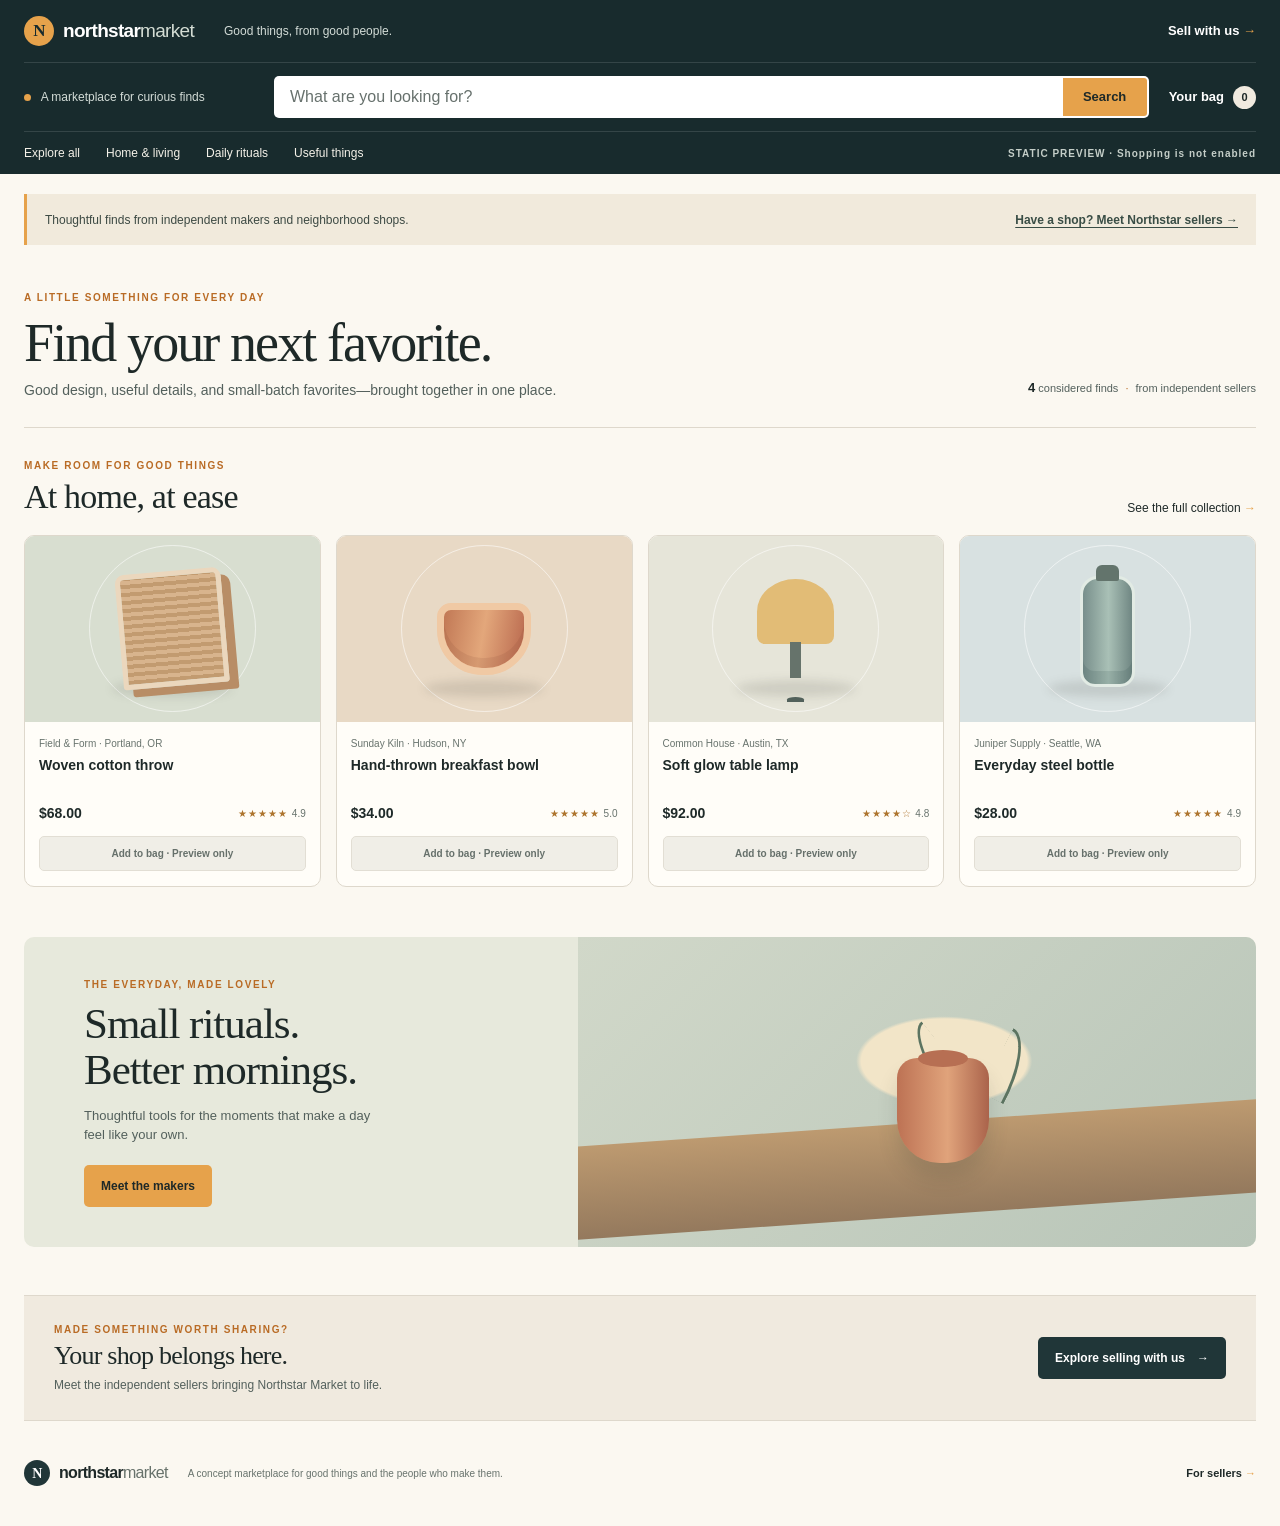
==== index.html @ acd3fd48 "New Commit test without workflow" ====
<!doctype html>
<html lang="en">
  <head>
    <meta charset="utf-8" />
    <meta name="viewport" content="width=device-width, initial-scale=1" />
    <meta
      name="description"
      content="A static marketplace concept for discovering thoughtful everyday goods from independent sellers."
    />
    <title>Northstar Market — Find your next favorite</title>
    <link rel="stylesheet" href="/styles.css" />
  </head>
  <body>
    <a class="skip-link" href="#main-content">Skip to content</a>

    <header class="site-header">
      <div class="utility-bar">
        <a class="brand" href="/" aria-label="Northstar Market home">
          <span class="brand-mark" aria-hidden="true">N</span>
          <span>northstar<span class="brand-market">market</span></span>
        </a>
        <span class="delivery-note">Good things, from good people.</span>
        <a class="seller-link" href="/sellers">Sell with us <span aria-hidden="true">→</span></a>
      </div>

      <div class="search-row">
        <span class="location-note"><span class="location-dot" aria-hidden="true"></span> A marketplace for curious finds</span>
        <form class="search-box" role="search" aria-label="Preview search">
          <label class="visually-hidden" for="market-search">Search the marketplace</label>
          <input id="market-search" type="search" placeholder="What are you looking for?" disabled />
          <button type="button" disabled aria-label="Search is not available in this preview">Search</button>
        </form>
        <span class="cart-note" aria-disabled="true">Your bag <span class="cart-count">0</span></span>
      </div>

      <nav class="category-nav" aria-label="Shop categories">
        <a href="#all-finds">Explore all</a>
        <a href="#home-goods">Home &amp; living</a>
        <a href="#daily-rituals">Daily rituals</a>
        <a href="#useful-things">Useful things</a>
        <span class="preview-label">STATIC PREVIEW · Shopping is not enabled</span>
      </nav>
    </header>

    <main id="main-content">
      <section class="welcome-strip" aria-label="Marketplace introduction">
        <p>Thoughtful finds from independent makers and neighborhood shops.</p>
        <a href="/sellers">Have a shop? Meet Northstar sellers <span aria-hidden="true">→</span></a>
      </section>

      <section class="catalog-intro" id="all-finds">
        <div>
          <p class="eyebrow">A little something for every day</p>
          <h1>Find your next favorite.</h1>
          <p class="intro-copy">Good design, useful details, and small-batch favorites—brought together in one place.</p>
        </div>
        <p class="results-note"><strong>4</strong> considered finds <span>·</span> from independent sellers</p>
      </section>

      <section class="aisle-section" id="home-goods" aria-labelledby="home-heading">
        <div class="section-heading">
          <div>
            <p class="eyebrow">Make room for good things</p>
            <h2 id="home-heading">At home, at ease</h2>
          </div>
          <a class="text-link" href="#daily-rituals">See the full collection <span aria-hidden="true">→</span></a>
        </div>

        <div class="product-grid">
          <article class="product-card">
            <div class="product-art art--linen" aria-hidden="true"><span class="art-object"></span><span class="art-shadow"></span></div>
            <div class="product-details">
              <p class="seller-name">Field &amp; Form · Portland, OR</p>
              <h3>Woven cotton throw</h3>
              <div class="product-meta"><span class="price">$68.00</span><span class="rating">★★★★★ <span>4.9</span></span></div>
              <button class="add-button" type="button" disabled>Add to bag · Preview only</button>
            </div>
          </article>

          <article class="product-card">
            <div class="product-art art--ceramic" aria-hidden="true"><span class="art-object"></span><span class="art-shadow"></span></div>
            <div class="product-details">
              <p class="seller-name">Sunday Kiln · Hudson, NY</p>
              <h3>Hand-thrown breakfast bowl</h3>
              <div class="product-meta"><span class="price">$34.00</span><span class="rating">★★★★★ <span>5.0</span></span></div>
              <button class="add-button" type="button" disabled>Add to bag · Preview only</button>
            </div>
          </article>

          <article class="product-card">
            <div class="product-art art--lamp" aria-hidden="true"><span class="art-object"></span><span class="art-shadow"></span></div>
            <div class="product-details">
              <p class="seller-name">Common House · Austin, TX</p>
              <h3>Soft glow table lamp</h3>
              <div class="product-meta"><span class="price">$92.00</span><span class="rating">★★★★☆ <span>4.8</span></span></div>
              <button class="add-button" type="button" disabled>Add to bag · Preview only</button>
            </div>
          </article>

          <article class="product-card" id="useful-things">
            <div class="product-art art--bottle" aria-hidden="true"><span class="art-object"></span><span class="art-shadow"></span></div>
            <div class="product-details">
              <p class="seller-name">Juniper Supply · Seattle, WA</p>
              <h3>Everyday steel bottle</h3>
              <div class="product-meta"><span class="price">$28.00</span><span class="rating">★★★★★ <span>4.9</span></span></div>
              <button class="add-button" type="button" disabled>Add to bag · Preview only</button>
            </div>
          </article>
        </div>
      </section>

      <section class="ritual-band" id="daily-rituals" aria-labelledby="ritual-heading">
        <div class="ritual-copy">
          <p class="eyebrow">The everyday, made lovely</p>
          <h2 id="ritual-heading">Small rituals.<br />Better mornings.</h2>
          <p>Thoughtful tools for the moments that make a day feel like your own.</p>
          <a class="button-link" href="/sellers">Meet the makers</a>
        </div>
        <div class="ritual-art" aria-hidden="true"><span class="ritual-vessel"></span><span class="ritual-leaf leaf-one"></span><span class="ritual-leaf leaf-two"></span><span class="ritual-table"></span></div>
      </section>

      <section class="seller-callout">
        <div>
          <p class="eyebrow">Made something worth sharing?</p>
          <h2>Your shop belongs here.</h2>
          <p>Meet the independent sellers bringing Northstar Market to life.</p>
        </div>
        <a class="button-link button-link--dark" href="/sellers">Explore selling with us <span aria-hidden="true">→</span></a>
      </section>
    </main>

    <footer class="site-footer">
      <a class="brand brand--footer" href="/">
        <span class="brand-mark" aria-hidden="true">N</span>
        <span>northstar<span class="brand-market">market</span></span>
      </a>
      <p>A concept marketplace for good things and the people who make them.</p>
      <a href="/sellers">For sellers <span aria-hidden="true">→</span></a>
    </footer>
  </body>
</html>
---- styles.css ----
@charset "UTF-8";

:root {
  color-scheme: light;
  --ink: #1e2928;
  --ink-soft: #53605c;
  --navy: #203638;
  --navy-deep: #182b2d;
  --paper: #fbf8f1;
  --surface: #fffdf8;
  --sand: #eee8dc;
  --line: #ded8cc;
  --amber: #e6a24b;
  --amber-deep: #b96b25;
  --sage: #dfe7db;
  --radius-control: 5px;
  --radius-card: 10px;
  --content-width: 1240px;
  --shadow-soft: 0 8px 24px rgb(30 41 40 / 8%);
  font-family: Arial, Helvetica, sans-serif;
  color: var(--ink);
  background: var(--paper);
  font-synthesis: none;
  text-rendering: optimizeLegibility;
}

* { box-sizing: border-box; }

html { scroll-behavior: smooth; }

body {
  min-width: 320px;
  margin: 0;
  background: var(--paper);
  line-height: 1.5;
}

button, input { font: inherit; }
a { color: inherit; }
a:focus-visible, button:focus-visible, input:focus-visible {
  outline: 3px solid var(--amber);
  outline-offset: 3px;
}

.skip-link {
  position: absolute;
  z-index: 20;
  top: 8px;
  left: 8px;
  padding: 10px 14px;
  transform: translateY(-160%);
  color: var(--ink);
  background: var(--surface);
  border-radius: var(--radius-control);
}
.skip-link:focus { transform: translateY(0); }
.visually-hidden {
  position: absolute;
  width: 1px;
  height: 1px;
  padding: 0;
  overflow: hidden;
  clip: rect(0, 0, 0, 0);
  white-space: nowrap;
  border: 0;
}

.site-header { color: white; background: var(--navy-deep); }
.utility-bar, .search-row, .category-nav, .seller-nav {
  display: flex;
  align-items: center;
  width: min(100% - 48px, var(--content-width));
  margin-inline: auto;
}
.utility-bar { min-height: 62px; gap: 30px; }
.brand {
  display: inline-flex;
  align-items: center;
  gap: 9px;
  flex: 0 0 auto;
  color: white;
  font-size: 19px;
  font-weight: 700;
  letter-spacing: -0.7px;
  text-decoration: none;
}
.brand-mark {
  display: grid;
  width: 30px;
  height: 30px;
  place-items: center;
  color: var(--navy-deep);
  background: var(--amber);
  border-radius: 50%;
  font-family: Georgia, serif;
  font-size: 17px;
  font-weight: 700;
}
.brand-market { color: #d4ddd4; font-weight: 400; }
.delivery-note { color: #d3dcd7; font-size: 12px; }
.seller-link {
  margin-left: auto;
  color: white;
  font-size: 13px;
  font-weight: 700;
  text-decoration: none;
}
.seller-link span, .text-link span, .site-footer > a:last-child span { color: var(--amber); }

.search-row {
  min-height: 69px;
  gap: 20px;
  border-top: 1px solid rgb(255 255 255 / 12%);
}
.location-note { flex: 0 0 230px; color: #d3dcd7; font-size: 12px; }
.location-dot { display: inline-block; width: 7px; height: 7px; margin-right: 7px; background: var(--amber); border-radius: 50%; }
.search-box {
  display: flex;
  flex: 1;
  height: 42px;
  overflow: hidden;
  background: white;
  border: 2px solid transparent;
  border-radius: var(--radius-control);
}
.search-box:focus-within { border-color: var(--amber); }
.search-box input { width: 100%; min-width: 0; padding: 0 14px; color: var(--ink); background: white; border: 0; }
.search-box input:disabled { color: #67716d; opacity: 1; -webkit-text-fill-color: #67716d; }
.search-box input::placeholder { color: #69726e; opacity: 1; }
.search-box button {
  min-width: 84px;
  color: var(--ink);
  background: var(--amber);
  border: 0;
  font-size: 13px;
  font-weight: 700;
}
.search-box button:disabled { cursor: not-allowed; opacity: 1; }
.cart-note { display: flex; align-items: center; gap: 9px; font-size: 13px; font-weight: 700; white-space: nowrap; }
.cart-count { display: grid; width: 23px; height: 23px; place-items: center; color: var(--ink); background: #f0eadf; border-radius: 50%; font-size: 11px; }

.category-nav, .seller-nav { min-height: 43px; gap: 26px; border-top: 1px solid rgb(255 255 255 / 12%); }
.category-nav a, .seller-nav a { color: #f5f2e9; font-size: 12px; text-decoration: none; }
.category-nav a:hover, .seller-nav a:hover, .seller-link:hover { color: var(--amber); }
.preview-label { margin-left: auto; color: #c4cec8; font-size: 10px; font-weight: 700; letter-spacing: 1px; }

main { width: min(100% - 48px, var(--content-width)); margin-inline: auto; }
.welcome-strip {
  display: flex;
  justify-content: space-between;
  align-items: center;
  gap: 18px;
  min-height: 51px;
  margin-top: 20px;
  padding: 10px 18px;
  background: #f1eadc;
  border-left: 3px solid var(--amber);
  color: #3c4943;
  font-size: 12px;
}
.welcome-strip p { margin: 0; }
.welcome-strip a { color: #394d45; font-weight: 700; text-decoration-thickness: 1px; text-underline-offset: 3px; }

.catalog-intro {
  display: flex;
  justify-content: space-between;
  align-items: end;
  gap: 24px;
  padding: 45px 0 26px;
  border-bottom: 1px solid var(--line);
}
.eyebrow { margin: 0 0 9px; color: var(--amber-deep); font-size: 10px; font-weight: 700; letter-spacing: 1.6px; text-transform: uppercase; }
h1, h2, h3, p { margin-top: 0; }
.catalog-intro h1, .seller-hero h1 {
  margin-bottom: 8px;
  font-family: Georgia, "Times New Roman", serif;
  font-size: clamp(36px, 5vw, 54px);
  font-weight: 400;
  letter-spacing: -1.9px;
  line-height: 1.08;
}
.intro-copy { max-width: 570px; margin-bottom: 0; color: var(--ink-soft); font-size: 14px; }
.results-note { margin: 0 0 4px; color: var(--ink-soft); font-size: 11px; white-space: nowrap; }
.results-note strong { color: var(--ink); font-size: 13px; }
.results-note span { padding-inline: 4px; color: var(--amber-deep); }

.aisle-section { padding: 30px 0 40px; }
.section-heading { display: flex; justify-content: space-between; align-items: end; gap: 20px; margin-bottom: 18px; }
.section-heading .eyebrow { margin-bottom: 4px; }
.section-heading h2, .seller-benefits h2, .seller-steps h2, .seller-bottom-cta h2, .seller-callout h2 {
  margin-bottom: 0;
  font-family: Georgia, "Times New Roman", serif;
  font-size: clamp(25px, 3vw, 34px);
  font-weight: 400;
  letter-spacing: -0.8px;
  line-height: 1.16;
}
.text-link { color: var(--ink); font-size: 12px; text-decoration: none; }
.text-link:hover { text-decoration: underline; text-underline-offset: 3px; }
.product-grid { display: grid; grid-template-columns: repeat(4, minmax(0, 1fr)); gap: 15px; }
.product-card { min-width: 0; overflow: hidden; background: var(--surface); border: 1px solid var(--line); border-radius: var(--radius-card); }
.product-art { position: relative; display: grid; height: 186px; overflow: hidden; place-items: center; }
.product-art::before { position: absolute; width: 165px; height: 165px; content: ""; border: 1px solid rgb(255 255 255 / 55%); border-radius: 50%; }
.art-shadow { position: absolute; bottom: 25px; width: 120px; height: 17px; background: rgb(47 43 36 / 12%); border-radius: 50%; filter: blur(5px); }
.art-object { position: relative; z-index: 1; display: block; }
.art--linen { background: #d8ded0; }
.art--linen .art-object { width: 106px; height: 115px; background: repeating-linear-gradient(0deg, #c29b70 0 4px, #d8b48d 4px 8px); border: 5px solid #ebd7bd; border-radius: 9px 9px 3px 3px; box-shadow: 9px 8px 0 #b88d66; transform: rotate(-5deg); }
.art--ceramic { background: #e8d9c5; }
.art--ceramic .art-object { width: 94px; height: 72px; margin-top: 20px; background: linear-gradient(100deg, #c17855, #e3a77b 48%, #b8674d); border: 7px solid #f0c9a4; border-radius: 14px 14px 45px 45px; box-shadow: inset 0 -10px 0 rgb(112 61 43 / 12%); }
.art--lamp { background: #e6e5d9; }
.art--lamp .art-object { width: 77px; height: 65px; margin-top: -34px; background: #e2bc76; border-radius: 50% 50% 8px 8px; box-shadow: 0 88px 0 -30px #52615b; }
.art--lamp .art-object::after { position: absolute; top: 63px; left: 33px; width: 11px; height: 36px; content: ""; background: #66736b; }
.art--bottle { background: #d8e1e1; }
.art--bottle .art-object { width: 55px; height: 111px; margin-top: 6px; background: linear-gradient(90deg, #788f8b, #a9c0b6 52%, #708783); border: 3px solid #e2ebe4; border-radius: 18px 18px 15px 15px; box-shadow: inset 0 -13px 0 rgb(35 64 61 / 13%); }
.art--bottle .art-object::before { position: absolute; top: -14px; left: 13px; width: 23px; height: 16px; content: ""; background: #63746c; border-radius: 6px 6px 2px 2px; }
.product-details { padding: 14px 14px 15px; }
.seller-name { margin-bottom: 5px; color: #68736d; font-size: 10px; }
.product-details h3 { min-height: 40px; margin-bottom: 7px; font-size: 14px; font-weight: 600; line-height: 1.35; }
.product-meta { display: flex; justify-content: space-between; align-items: center; gap: 6px; margin-bottom: 12px; }
.price { font-size: 14px; font-weight: 700; font-variant-numeric: tabular-nums; }
.rating { color: #ad742e; font-size: 10px; letter-spacing: 1px; white-space: nowrap; }
.rating span { color: #68736d; letter-spacing: 0; }
.add-button { width: 100%; min-height: 35px; padding: 7px 5px; color: #66706b; background: #f0eee7; border: 1px solid #e2ded4; border-radius: var(--radius-control); font-size: 10px; font-weight: 700; }
.add-button:disabled { cursor: not-allowed; }

.ritual-band { display: grid; grid-template-columns: 0.9fr 1.1fr; min-height: 310px; margin: 10px 0 48px; overflow: hidden; background: #e7e9dc; border-radius: var(--radius-card); }
.ritual-copy { align-self: center; padding: 36px clamp(24px, 5vw, 60px); }
.ritual-copy h2 { margin-bottom: 12px; font-family: Georgia, "Times New Roman", serif; font-size: clamp(30px, 4vw, 43px); font-weight: 400; letter-spacing: -1px; line-height: 1.08; }
.ritual-copy > p:not(.eyebrow) { max-width: 300px; margin-bottom: 20px; color: var(--ink-soft); font-size: 13px; }
.button-link { display: inline-flex; min-height: 42px; align-items: center; justify-content: center; gap: 12px; padding: 0 17px; color: var(--ink); background: var(--amber); border: 0; border-radius: var(--radius-control); font-size: 12px; font-weight: 700; text-decoration: none; }
.button-link:hover { background: #efb560; }
.button-link:focus-visible { outline-offset: 4px; }
.ritual-art { position: relative; min-height: 250px; overflow: hidden; background: radial-gradient(ellipse at 54% 40%, #f2e5c8 0 16%, transparent 17%), linear-gradient(135deg, #d1d8c9, #b8c5b8); }
.ritual-table { position: absolute; right: -4%; bottom: 10%; left: -4%; height: 30%; background: linear-gradient(0deg, #94795d, #bd9a70); transform: rotate(-4deg); }
.ritual-vessel { position: absolute; z-index: 2; bottom: 27%; left: 47%; width: 92px; height: 105px; background: linear-gradient(90deg, #bd7254, #e0a37b 55%, #aa634b); border-radius: 20px 20px 43px 43px; box-shadow: 0 16px 20px rgb(48 54 45 / 15%); }
.ritual-vessel::before { position: absolute; top: -8px; left: 21px; width: 50px; height: 17px; content: ""; background: #b76f53; border-radius: 50%; }
.ritual-leaf { position: absolute; z-index: 1; bottom: 48%; left: 55%; width: 27px; height: 87px; border: 3px solid #5c7461; border-right: 0; border-bottom: 0; border-radius: 100% 0 0; transform: rotate(-25deg); transform-origin: bottom; }
.leaf-one { transform: rotate(-38deg); }
.leaf-two { left: 59%; height: 72px; transform: rotate(28deg) scaleX(-1); }

.seller-callout, .seller-bottom-cta { display: flex; justify-content: space-between; align-items: center; gap: 28px; padding: 26px 30px; background: #f0eadf; border-top: 1px solid var(--line); border-bottom: 1px solid var(--line); }
.seller-callout .eyebrow, .seller-bottom-cta .eyebrow { margin-bottom: 4px; }
.seller-callout h2, .seller-bottom-cta h2 { margin-bottom: 5px; font-size: 26px; }
.seller-callout p:not(.eyebrow) { margin-bottom: 0; color: var(--ink-soft); font-size: 12px; }
.button-link--dark { color: white; background: var(--navy); white-space: nowrap; }
.button-link--dark:hover { background: #304d4d; }

.site-footer { display: flex; align-items: center; gap: 20px; width: min(100% - 48px, var(--content-width)); min-height: 105px; margin-inline: auto; }
.brand--footer { color: var(--ink); font-size: 16px; }
.brand--footer .brand-mark { width: 26px; height: 26px; color: white; background: var(--navy); font-size: 14px; }
.brand--footer .brand-market { color: #66716a; }
.site-footer p { margin: 0; color: #68736d; font-size: 10px; }
.site-footer > a:last-child { margin-left: auto; font-size: 11px; font-weight: 700; text-decoration: none; }

/* Seller page */
.seller-page .seller-nav { justify-content: flex-start; }
.seller-hero { display: grid; grid-template-columns: 1fr 1fr; min-height: 430px; margin-top: 22px; overflow: hidden; background: #e6e8dc; border-radius: var(--radius-card); }
.seller-hero-copy { align-self: center; padding: 52px clamp(28px, 6vw, 74px); }
.seller-hero h1 { margin-bottom: 16px; font-size: clamp(43px, 6vw, 67px); }
.seller-hero-copy > p:not(.eyebrow):not(.hero-footnote) { max-width: 390px; margin-bottom: 22px; color: #4c5b54; font-size: 14px; }
.hero-footnote { margin: 13px 0 0; color: #606f67; font-size: 10px; }
.seller-hero-art { position: relative; display: flex; flex-direction: column; justify-content: center; gap: 32px; overflow: hidden; padding: 48px; background: radial-gradient(circle at 75% 20%, #f3dfb7 0 12%, transparent 12.5%), linear-gradient(145deg, #b7c4b7, #d4d7c9); }
.hero-sun { position: absolute; top: 16%; right: 18%; width: 67px; height: 67px; background: #e9b96d; border-radius: 50%; }
.hero-shelf { position: relative; z-index: 1; display: flex; height: 93px; align-items: end; justify-content: space-around; border-bottom: 8px solid #8f7357; box-shadow: 0 10px 12px rgb(48 54 45 / 9%); }
.shelf-top { margin-right: 9%; }
.shelf-bottom { margin-left: 8%; }
.hero-vase { width: 43px; height: 55px; background: #bc795a; border-radius: 12px 12px 18px 18px; }
.hero-book { width: 24px; height: 72px; background: #dfc291; border: 3px solid #f1e1bf; border-bottom-width: 7px; }
.hero-plant { width: 47px; height: 67px; background: radial-gradient(ellipse at 20% 28%, #637d68 0 14%, transparent 15%), radial-gradient(ellipse at 73% 26%, #718a72 0 17%, transparent 18%), radial-gradient(ellipse at 44% 6%, #73896e 0 15%, transparent 16%); border-bottom: 24px solid #b77758; border-radius: 40% 40% 8px 8px; }
.hero-bowl { width: 75px; height: 42px; background: #d29b68; border-radius: 5px 5px 40px 40px; }
.hero-candle { width: 42px; height: 57px; background: #eee4cd; border-radius: 4px 4px 8px 8px; box-shadow: inset 0 7px 0 #d0c2a4; }
.hero-box { width: 60px; height: 54px; background: #b9a588; border: 5px solid #d6c4a8; }

.seller-benefits { display: grid; grid-template-columns: 0.8fr 1.2fr; gap: 60px; padding: 70px 4%; }
.seller-benefits h2 { font-size: 38px; }
.benefit-list { border-top: 1px solid var(--line); }
.benefit-item { display: grid; grid-template-columns: 48px 1fr; gap: 12px; padding: 19px 0; border-bottom: 1px solid var(--line); }
.benefit-number { color: var(--amber-deep); font-family: Georgia, serif; font-size: 18px; }
.benefit-item h3, .step-card h3 { margin-bottom: 5px; font-size: 14px; }
.benefit-item p, .step-card p { max-width: 470px; margin-bottom: 0; color: var(--ink-soft); font-size: 12px; }
.seller-steps { padding: 36px 0 54px; border-top: 1px solid var(--line); }
.steps-note { max-width: 220px; margin: 0; color: var(--ink-soft); font-size: 12px; }
.steps-grid { display: grid; grid-template-columns: repeat(3, minmax(0, 1fr)); gap: 14px; margin-top: 21px; }
.step-card { min-height: 165px; padding: 20px; background: var(--surface); border: 1px solid var(--line); border-radius: var(--radius-card); }
.step-card > span { display: inline-block; margin-bottom: 24px; color: var(--amber-deep); font-family: Georgia, serif; font-size: 19px; }
.static-notice { margin: 19px 0 0; padding: 12px 15px; color: #49564f; background: #f0eadf; border-left: 3px solid var(--amber); font-size: 11px; }
.seller-bottom-cta { margin-bottom: 28px; padding: 25px 0; background: transparent; }

@media (max-width: 850px) {
  .utility-bar, .search-row, .category-nav, .seller-nav, main, .site-footer { width: min(100% - 32px, var(--content-width)); }
  .location-note { flex-basis: 185px; }
  .category-nav, .seller-nav { gap: 18px; overflow-x: auto; white-space: nowrap; }
  .category-nav .preview-label, .seller-nav .preview-label { display: none; }
  .product-grid { grid-template-columns: repeat(2, minmax(0, 1fr)); gap: 12px; }
  .product-art { height: 210px; }
  .seller-benefits { gap: 30px; padding-inline: 1%; }
  .seller-hero { min-height: 390px; }
}

@media (max-width: 580px) {
  .utility-bar, .search-row, .category-nav, .seller-nav, main, .site-footer { width: min(100% - 28px, var(--content-width)); }
  .utility-bar { min-height: 55px; gap: 12px; }
  .brand { font-size: 17px; }
  .delivery-note { display: none; }
  .seller-link { font-size: 11px; }
  .search-row { min-height: 62px; gap: 10px; }
  .location-note { display: none; }
  .search-box { height: 40px; }
  .search-box button { min-width: 70px; }
  .cart-note { gap: 5px; font-size: 11px; }
  .category-nav, .seller-nav { min-height: 40px; gap: 19px; }
  .category-nav a, .seller-nav a { font-size: 11px; }
  .welcome-strip { align-items: flex-start; flex-direction: column; gap: 5px; margin-top: 14px; font-size: 11px; }
  .catalog-intro { align-items: flex-start; flex-direction: column; gap: 14px; padding-top: 34px; }
  .catalog-intro h1 { font-size: 39px; }
  .intro-copy { font-size: 13px; }
  .results-note { font-size: 10px; }
  .section-heading { align-items: flex-start; flex-direction: column; gap: 9px; }
  .section-heading h2 { font-size: 28px; }
  .product-grid { gap: 9px; }
  .product-art { height: 150px; }
  .product-art::before { width: 130px; height: 130px; }
  .product-details { padding: 11px 10px 12px; }
  .product-details h3 { min-height: 39px; font-size: 12px; }
  .seller-name { font-size: 9px; }
  .rating { font-size: 8px; letter-spacing: 0; }
  .rating span { display: none; }
  .price { font-size: 12px; }
  .add-button { font-size: 9px; }
  .ritual-band { grid-template-columns: 1fr; margin-bottom: 28px; }
  .ritual-copy { padding: 30px 24px 22px; }
  .ritual-art { min-height: 210px; }
  .ritual-vessel { left: 43%; }
  .seller-callout, .seller-bottom-cta { align-items: flex-start; flex-direction: column; padding: 22px 18px; }
  .seller-callout h2, .seller-bottom-cta h2 { font-size: 24px; }
  .site-footer { flex-wrap: wrap; gap: 8px 14px; padding-block: 18px; }
  .site-footer p { flex-basis: 100%; order: 3; }
  .site-footer > a:last-child { margin-left: auto; }
  .seller-hero { grid-template-columns: 1fr; }
  .seller-hero-copy { padding: 38px 25px 30px; }
  .seller-hero h1 { font-size: 49px; }
  .seller-hero-art { min-height: 260px; padding: 26px 30px; }
  .seller-benefits { grid-template-columns: 1fr; gap: 24px; padding: 48px 2%; }
  .seller-benefits h2 { font-size: 32px; }
  .seller-steps { padding-top: 30px; }
  .steps-note { max-width: none; }
  .steps-grid { grid-template-columns: 1fr; }
  .step-card { min-height: 0; }
  .step-card > span { margin-bottom: 14px; }
  .seller-bottom-cta { padding-inline: 0; }
}

@media (prefers-reduced-motion: reduce) {
  html { scroll-behavior: auto; }
  *, *::before, *::after { animation-duration: 0.01ms !important; animation-iteration-count: 1 !important; transition-duration: 0.01ms !important; }
}
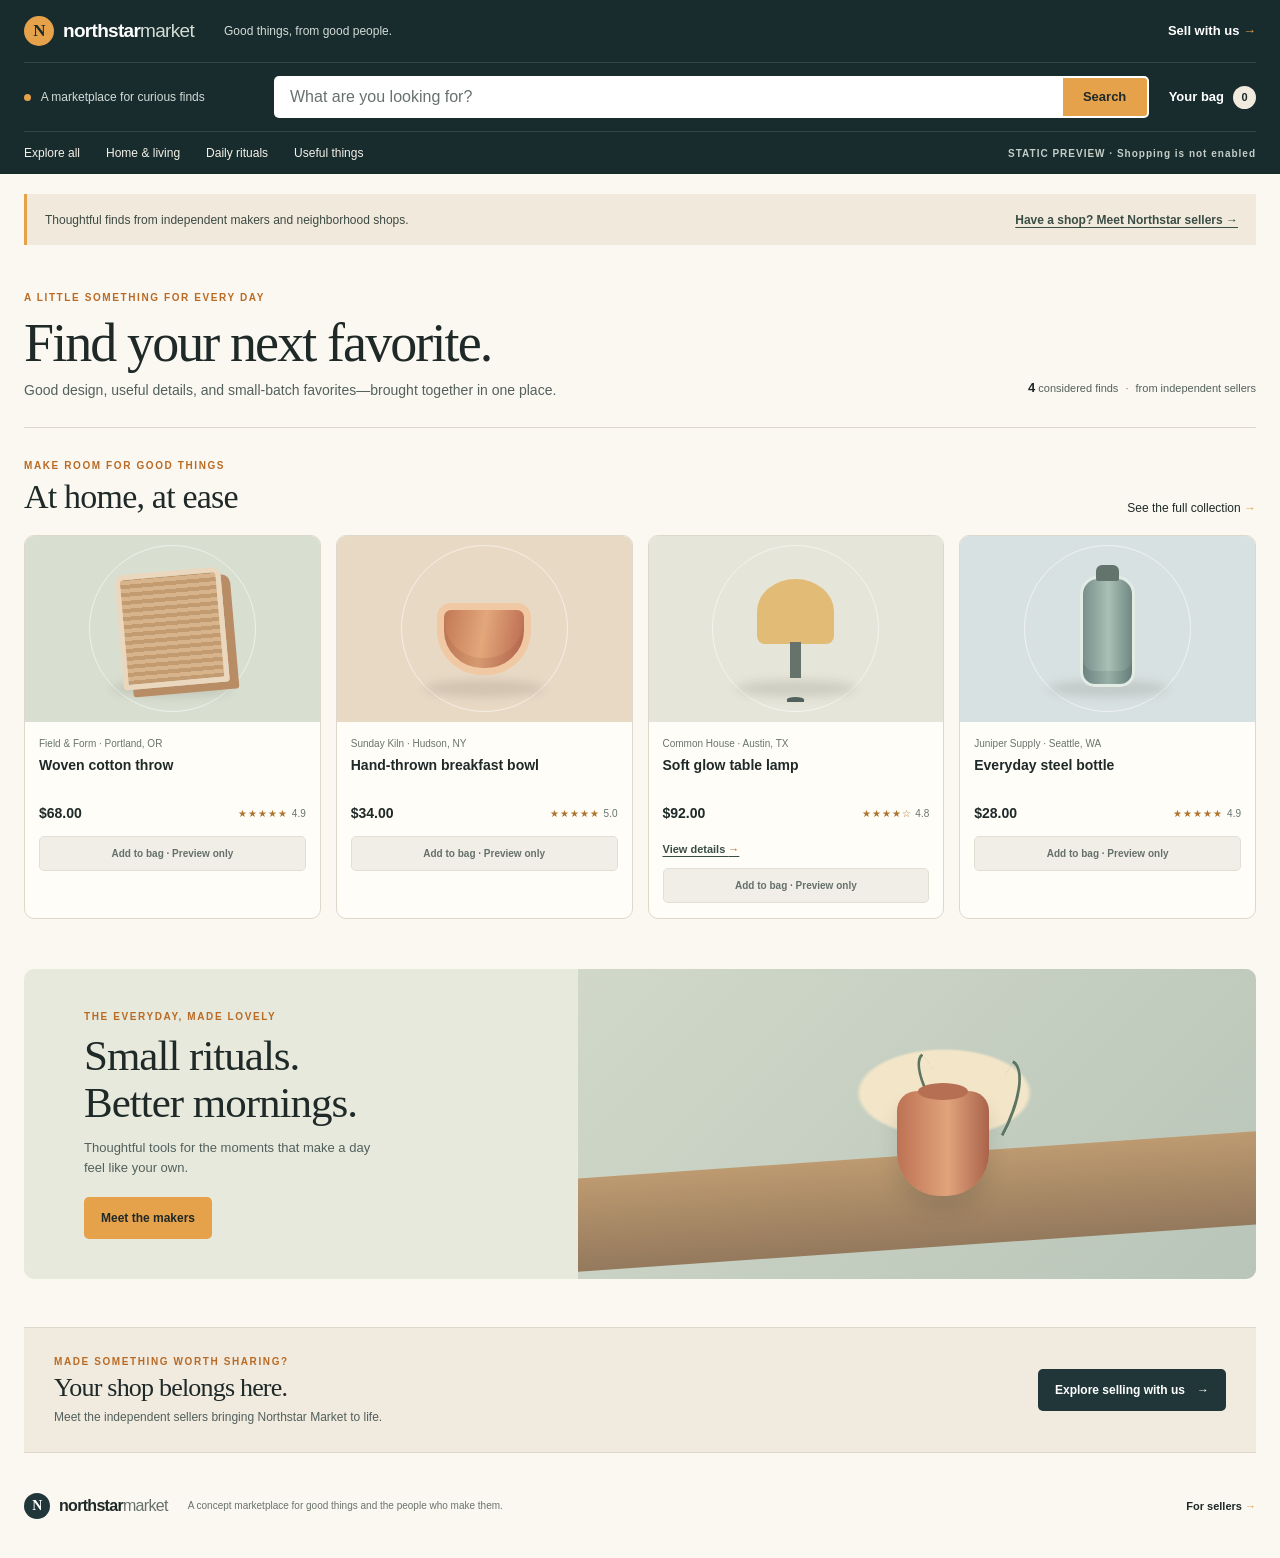
==== commit f2120c27: "draft commit" ====
--- a/index.html
+++ b/index.html
@@ -93,6 +93,7 @@
               <p class="seller-name">Common House · Austin, TX</p>
               <h3>Soft glow table lamp</h3>
               <div class="product-meta"><span class="price">$92.00</span><span class="rating">★★★★☆ <span>4.8</span></span></div>
+              <a class="product-detail-link" href="/products/soft-glow-table-lamp">View details <span aria-hidden="true">→</span></a>
               <button class="add-button" type="button" disabled>Add to bag · Preview only</button>
             </div>
           </article>
--- a/styles.css
+++ b/styles.css
@@ -214,6 +214,9 @@
 .art--bottle .art-object { width: 55px; height: 111px; margin-top: 6px; background: linear-gradient(90deg, #788f8b, #a9c0b6 52%, #708783); border: 3px solid #e2ebe4; border-radius: 18px 18px 15px 15px; box-shadow: inset 0 -13px 0 rgb(35 64 61 / 13%); }
 .art--bottle .art-object::before { position: absolute; top: -14px; left: 13px; width: 23px; height: 16px; content: ""; background: #63746c; border-radius: 6px 6px 2px 2px; }
 .product-details { padding: 14px 14px 15px; }
+.product-detail-link { display: inline-block; margin: 0 0 11px; color: #394d45; font-size: 11px; font-weight: 700; text-decoration-thickness: 1px; text-underline-offset: 3px; }
+.product-detail-link:hover { color: var(--amber-deep); }
+.product-detail-link span { color: var(--amber-deep); }
 .seller-name { margin-bottom: 5px; color: #68736d; font-size: 10px; }
 .product-details h3 { min-height: 40px; margin-bottom: 7px; font-size: 14px; font-weight: 600; line-height: 1.35; }
 .product-meta { display: flex; justify-content: space-between; align-items: center; gap: 6px; margin-bottom: 12px; }
@@ -251,6 +254,71 @@
 .brand--footer .brand-market { color: #66716a; }
 .site-footer p { margin: 0; color: #68736d; font-size: 10px; }
 .site-footer > a:last-child { margin-left: auto; font-size: 11px; font-weight: 700; text-decoration: none; }
+
+.product-nav {
+  display: flex;
+  align-items: center;
+  width: min(100% - 48px, var(--content-width));
+  min-height: 43px;
+  gap: 12px;
+  margin-inline: auto;
+  border-top: 1px solid rgb(255 255 255 / 12%);
+  color: #d3dcd7;
+  font-size: 12px;
+}
+.product-nav a { color: white; text-decoration: none; }
+.product-nav a:hover { color: var(--amber); }
+.product-nav > span[aria-current="page"] { color: #f5f2e9; }
+.product-detail {
+  display: grid;
+  grid-template-columns: minmax(0, 1.05fr) minmax(320px, 0.95fr);
+  gap: clamp(32px, 6vw, 80px);
+  align-items: center;
+  padding: 42px 0 50px;
+}
+.product-detail-art {
+  position: relative;
+  display: grid;
+  min-height: 470px;
+  overflow: hidden;
+  place-items: center;
+  background: radial-gradient(circle at 73% 24%, #edc783 0 8%, transparent 8.5%), linear-gradient(145deg, #e8e4d5, #cbd3c7);
+  border-radius: var(--radius-card);
+}
+.product-detail-art::before {
+  position: absolute;
+  width: min(68%, 300px);
+  aspect-ratio: 1;
+  content: "";
+  border: 1px solid rgb(255 255 255 / 52%);
+  border-radius: 50%;
+}
+.detail-sun { position: absolute; top: 19%; right: 24%; width: 72px; height: 72px; background: #efc982; border-radius: 50%; }
+.detail-lamp-shade { position: absolute; z-index: 2; top: 31%; width: 170px; height: 108px; background: linear-gradient(100deg, #d4aa65, #ecd49f 52%, #c69a56); border-radius: 85px 85px 16px 16px; box-shadow: 0 14px 28px rgb(68 58 39 / 12%); }
+.detail-lamp-stem { position: absolute; z-index: 1; top: 52%; width: 19px; height: 100px; background: linear-gradient(90deg, #6b7770, #9ca398, #65736a); }
+.detail-lamp-base { position: absolute; z-index: 2; top: 72%; width: 118px; height: 25px; background: linear-gradient(0deg, #596760, #879188); border-radius: 50%; }
+.detail-lamp-table { position: absolute; right: -10%; bottom: 9%; left: -10%; height: 12%; background: linear-gradient(0deg, #96795c, #b79872); transform: rotate(-3deg); }
+.product-detail-copy { max-width: 470px; padding-block: 18px; }
+.product-detail-copy h1 {
+  margin-bottom: 16px;
+  font-family: Georgia, "Times New Roman", serif;
+  font-size: clamp(42px, 5vw, 62px);
+  font-weight: 400;
+  letter-spacing: -1.8px;
+  line-height: 1.05;
+}
+.detail-seller { color: var(--ink); font-size: 13px; font-weight: 700; text-decoration-thickness: 1px; text-underline-offset: 3px; }
+.detail-seller span { color: var(--ink-soft); font-weight: 400; }
+.detail-rating { display: flex; align-items: center; gap: 9px; margin-top: 18px; color: var(--amber-deep); font-size: 13px; }
+.detail-rating > span:last-child { color: var(--ink-soft); font-size: 12px; }
+.detail-description { max-width: 400px; margin: 21px 0 24px; color: var(--ink-soft); font-size: 14px; line-height: 1.7; }
+.detail-purchase { padding: 17px 0 0; border-top: 1px solid var(--line); }
+.detail-price { margin-bottom: 13px; font-size: 22px; font-weight: 700; font-variant-numeric: tabular-nums; }
+.detail-button { width: 100%; min-height: 48px; cursor: not-allowed; opacity: 1; }
+.detail-preview-note { margin: 10px 0 0; color: #5d6962; font-size: 11px; }
+.detail-back-link { display: inline-block; margin-top: 23px; color: #394d45; font-size: 12px; font-weight: 700; text-decoration-thickness: 1px; text-underline-offset: 3px; }
+.detail-back-link:hover { color: var(--amber-deep); }
+.product-seller-callout { margin-bottom: 14px; }
 
 /* Seller page */
 .seller-page .seller-nav { justify-content: flex-start; }
@@ -287,10 +355,12 @@
 .seller-bottom-cta { margin-bottom: 28px; padding: 25px 0; background: transparent; }
 
 @media (max-width: 850px) {
-  .utility-bar, .search-row, .category-nav, .seller-nav, main, .site-footer { width: min(100% - 32px, var(--content-width)); }
+  .utility-bar, .search-row, .category-nav, .seller-nav, .product-nav, main, .site-footer { width: min(100% - 32px, var(--content-width)); }
   .location-note { flex-basis: 185px; }
   .category-nav, .seller-nav { gap: 18px; overflow-x: auto; white-space: nowrap; }
-  .category-nav .preview-label, .seller-nav .preview-label { display: none; }
+  .category-nav .preview-label, .seller-nav .preview-label, .product-nav .preview-label { display: none; }
+  .product-detail { grid-template-columns: minmax(0, 1fr) minmax(290px, 0.95fr); gap: 30px; }
+  .product-detail-art { min-height: 410px; }
   .product-grid { grid-template-columns: repeat(2, minmax(0, 1fr)); gap: 12px; }
   .product-art { height: 210px; }
   .seller-benefits { gap: 30px; padding-inline: 1%; }
@@ -298,7 +368,7 @@
 }
 
 @media (max-width: 580px) {
-  .utility-bar, .search-row, .category-nav, .seller-nav, main, .site-footer { width: min(100% - 28px, var(--content-width)); }
+  .utility-bar, .search-row, .category-nav, .seller-nav, .product-nav, main, .site-footer { width: min(100% - 28px, var(--content-width)); }
   .utility-bar { min-height: 55px; gap: 12px; }
   .brand { font-size: 17px; }
   .delivery-note { display: none; }
@@ -310,6 +380,16 @@
   .cart-note { gap: 5px; font-size: 11px; }
   .category-nav, .seller-nav { min-height: 40px; gap: 19px; }
   .category-nav a, .seller-nav a { font-size: 11px; }
+  .product-nav { min-height: 40px; gap: 8px; font-size: 10px; }
+  .product-detail { grid-template-columns: 1fr; gap: 24px; padding: 20px 0 34px; }
+  .product-detail-art { min-height: 300px; }
+  .detail-sun { top: 15%; right: 18%; width: 58px; height: 58px; }
+  .detail-lamp-shade { top: 27%; width: 140px; height: 87px; }
+  .detail-lamp-stem { top: 49%; height: 78px; }
+  .detail-lamp-base { top: 73%; width: 104px; }
+  .product-detail-copy { max-width: none; padding: 0 3px; }
+  .product-detail-copy h1 { font-size: 46px; }
+  .product-seller-callout { margin-bottom: 8px; }
   .welcome-strip { align-items: flex-start; flex-direction: column; gap: 5px; margin-top: 14px; font-size: 11px; }
   .catalog-intro { align-items: flex-start; flex-direction: column; gap: 14px; padding-top: 34px; }
   .catalog-intro h1 { font-size: 39px; }
